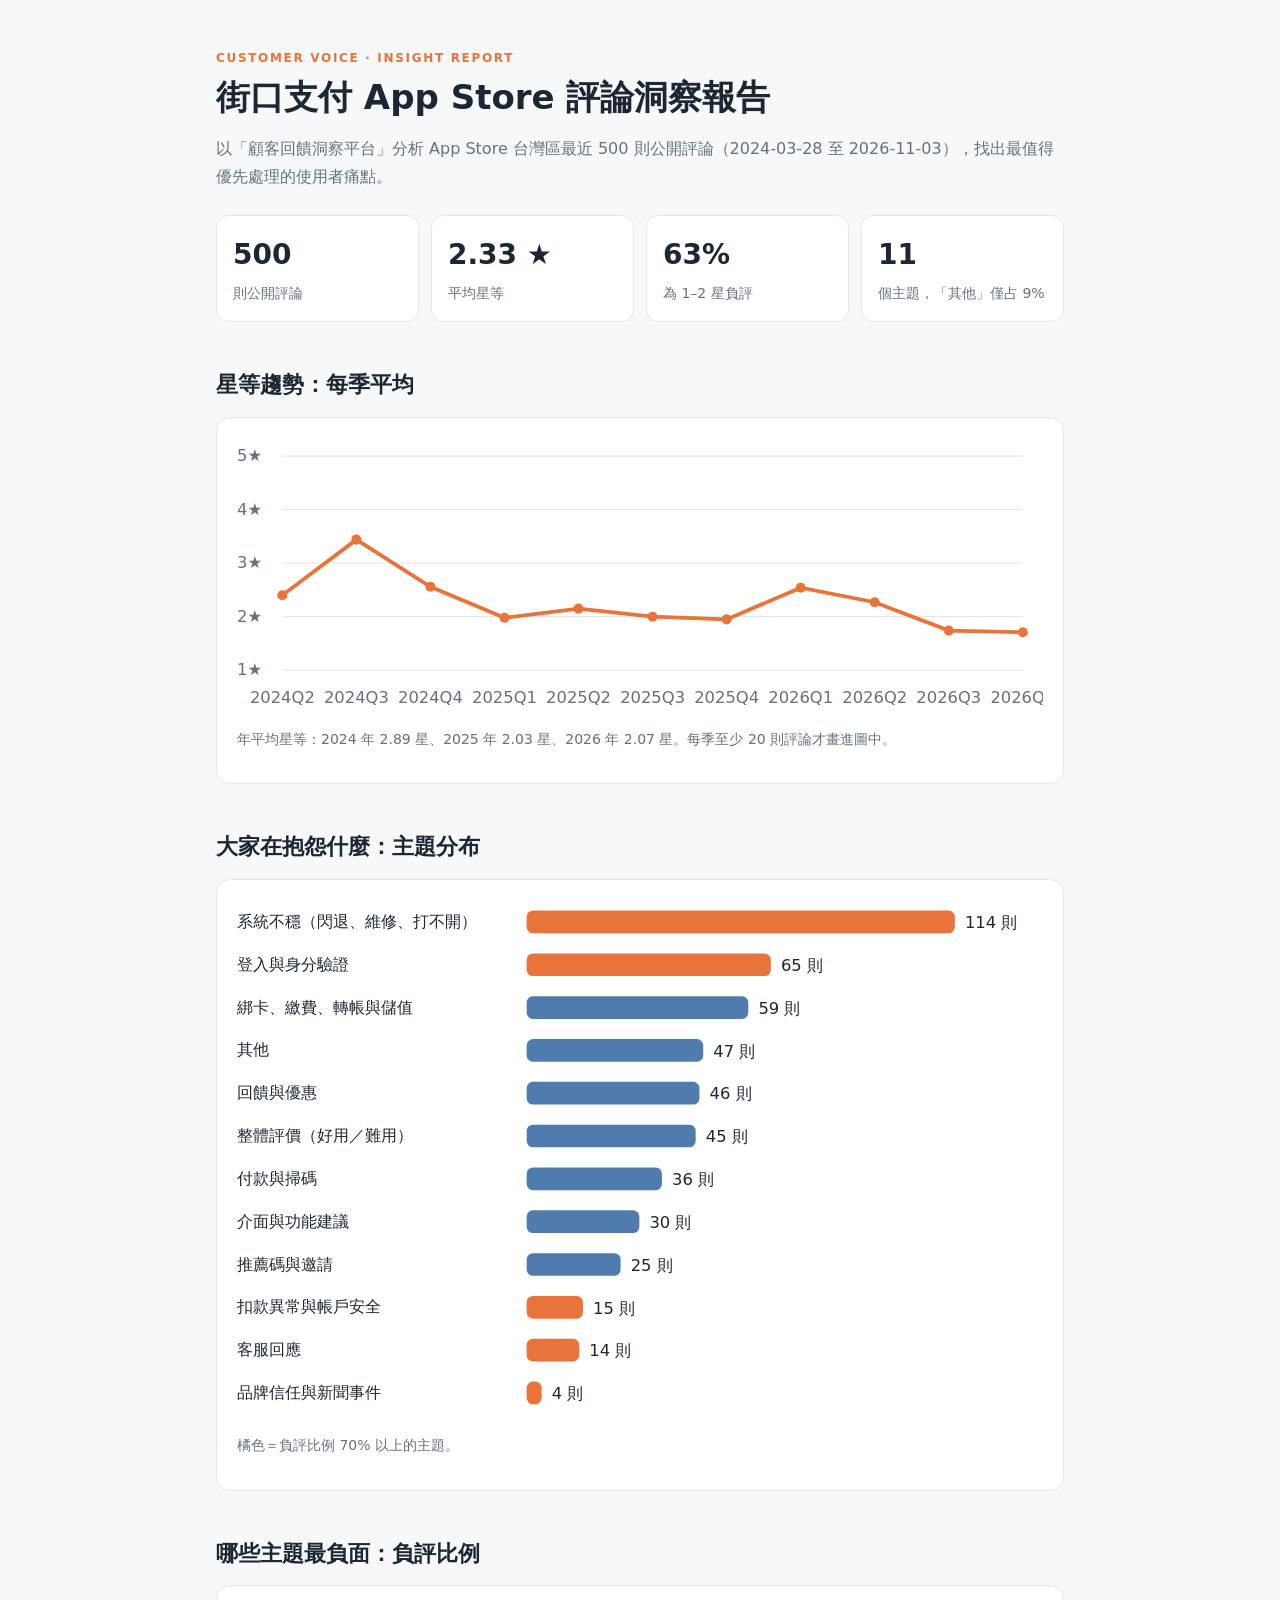
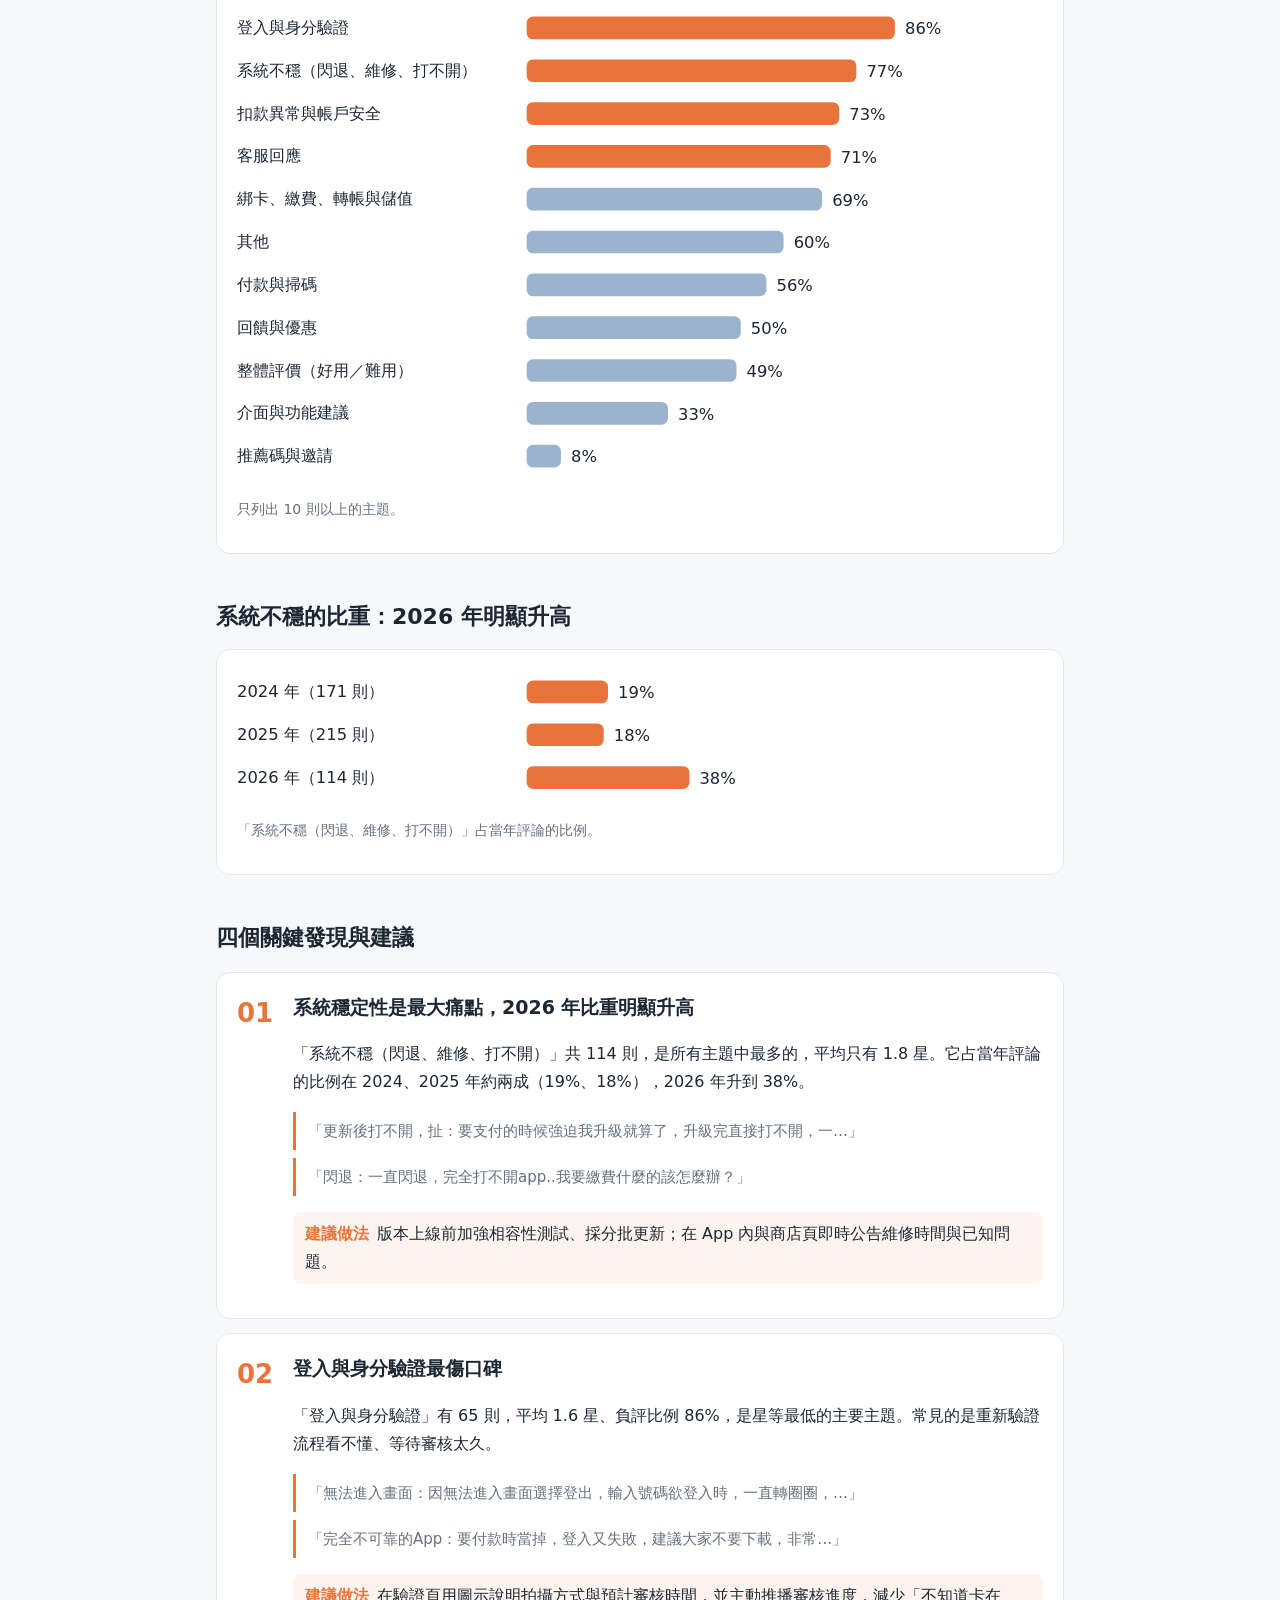
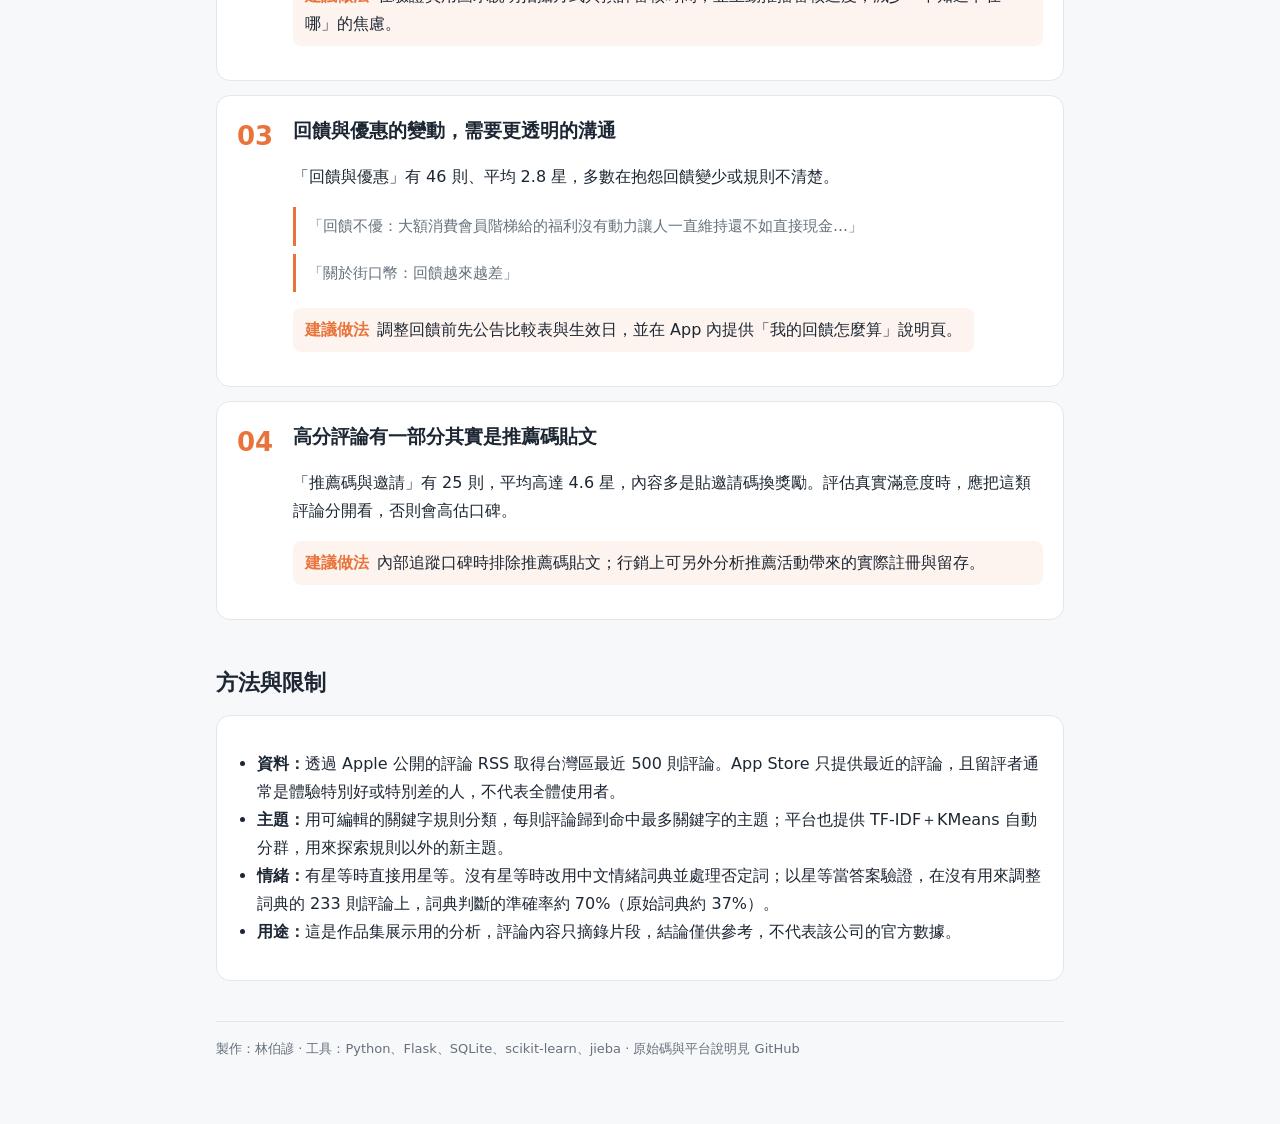
==== docs/index.html @ 393bfead "顧客回饋洞察平台：以真實評論改良情緒判斷與主題分類，新增洞察報告 Co-Authored-By: Claude Opus 5.5 <noreply@anthropic.com>" ====
<!doctype html>
<html lang="zh-Hant"><head><meta charset="utf-8"><meta name="viewport" content="width=device-width,initial-scale=1">
<title>街口支付 App 評論洞察報告</title>
<style>
:root{--ink:#1d2733;--muted:#66717d;--line:#e3e7ec;--paper:#f7f8fa;--card:#fff;--accent:#e8743b;--blue:#4f7cac}
@media (prefers-color-scheme:dark){:root{--ink:#e7ebf0;--muted:#9aa5b1;--line:#2b3440;--paper:#12171d;--card:#1a2129}}
*{box-sizing:border-box}body{margin:0;background:var(--paper);color:var(--ink);font:16px/1.75 "Noto Sans TC","Microsoft JhengHei",system-ui,sans-serif}
main{max-width:880px;margin:0 auto;padding:48px 16px 64px}
.eyebrow{font-size:12px;letter-spacing:.14em;color:var(--accent);font-weight:700}
h1{font-size:34px;line-height:1.3;margin:6px 0 10px}h2{font-size:22px;margin:44px 0 12px}h3{margin:0 0 6px;font-size:19px}
.lead{color:var(--muted)}
.kpis{display:grid;grid-template-columns:repeat(auto-fit,minmax(150px,1fr));gap:12px;margin:24px 0}
.kpi{background:var(--card);border:1px solid var(--line);border-radius:12px;padding:14px 16px}
.kpi b{display:block;font-size:28px}.kpi span{color:var(--muted);font-size:14px}
.card{background:var(--card);border:1px solid var(--line);border-radius:14px;padding:18px 20px;margin:12px 0}
svg{width:100%;height:auto;display:block}svg .lbl,svg .val,svg .axis{fill:var(--ink);font-size:13px}svg .axis{fill:var(--muted)}svg .grid{stroke:var(--line)}
.finding{display:flex;gap:16px;background:var(--card);border:1px solid var(--line);border-radius:14px;padding:18px 20px;margin:14px 0}
.num{font-size:26px;font-weight:700;color:var(--accent);min-width:40px}
blockquote{margin:8px 0;padding:6px 12px;border-left:3px solid var(--accent);color:var(--muted);font-size:15px}
.action{background:rgba(232,116,59,.08);border-radius:8px;padding:8px 12px}.action b{margin-right:8px;color:var(--accent)}
.note{font-size:14px;color:var(--muted)}ul{padding-left:20px}
footer{margin-top:40px;font-size:13px;color:var(--muted);border-top:1px solid var(--line);padding-top:16px}
</style></head><body><main>
<div class="eyebrow">CUSTOMER VOICE · INSIGHT REPORT</div>
<h1>街口支付 App Store 評論洞察報告</h1>
<p class="lead">以「顧客回饋洞察平台」分析 App Store 台灣區最近 500 則公開評論（2024-03-28 至 2026-11-03），找出最值得優先處理的使用者痛點。</p>
<div class="kpis">
<div class="kpi"><b>500</b><span>則公開評論</span></div>
<div class="kpi"><b>2.33 ★</b><span>平均星等</span></div>
<div class="kpi"><b>63%</b><span>為 1–2 星負評</span></div>
<div class="kpi"><b>11</b><span>個主題，「其他」僅占 9%</span></div>
</div>

<h2>星等趨勢：每季平均</h2>
<div class="card"><svg viewBox="0 0 640 220" role="img"><line x1="36" y1="186.0" x2="624" y2="186.0" class="grid"/><text x="0" y="190.0" class="axis">1★</text><line x1="36" y1="143.5" x2="624" y2="143.5" class="grid"/><text x="0" y="147.5" class="axis">2★</text><line x1="36" y1="101.0" x2="624" y2="101.0" class="grid"/><text x="0" y="105.0" class="axis">3★</text><line x1="36" y1="58.5" x2="624" y2="58.5" class="grid"/><text x="0" y="62.5" class="axis">4★</text><line x1="36" y1="16.0" x2="624" y2="16.0" class="grid"/><text x="0" y="20.0" class="axis">5★</text><polyline fill="none" stroke="#e8743b" stroke-width="3" points="36.0,126.5 94.8,82.3 153.6,119.7 212.4,144.3 271.2,137.1 330.0,143.5 388.8,145.6 447.6,120.5 506.4,132.0 565.2,154.5 624.0,155.8"/><circle cx="36.0" cy="126.5" r="4" fill="#e8743b"/><text x="36.0" y="212" class="axis" text-anchor="middle">2024Q2</text><circle cx="94.8" cy="82.3" r="4" fill="#e8743b"/><text x="94.8" y="212" class="axis" text-anchor="middle">2024Q3</text><circle cx="153.6" cy="119.7" r="4" fill="#e8743b"/><text x="153.6" y="212" class="axis" text-anchor="middle">2024Q4</text><circle cx="212.4" cy="144.3" r="4" fill="#e8743b"/><text x="212.4" y="212" class="axis" text-anchor="middle">2025Q1</text><circle cx="271.2" cy="137.1" r="4" fill="#e8743b"/><text x="271.2" y="212" class="axis" text-anchor="middle">2025Q2</text><circle cx="330.0" cy="143.5" r="4" fill="#e8743b"/><text x="330.0" y="212" class="axis" text-anchor="middle">2025Q3</text><circle cx="388.8" cy="145.6" r="4" fill="#e8743b"/><text x="388.8" y="212" class="axis" text-anchor="middle">2025Q4</text><circle cx="447.6" cy="120.5" r="4" fill="#e8743b"/><text x="447.6" y="212" class="axis" text-anchor="middle">2026Q1</text><circle cx="506.4" cy="132.0" r="4" fill="#e8743b"/><text x="506.4" y="212" class="axis" text-anchor="middle">2026Q2</text><circle cx="565.2" cy="154.5" r="4" fill="#e8743b"/><text x="565.2" y="212" class="axis" text-anchor="middle">2026Q3</text><circle cx="624.0" cy="155.8" r="4" fill="#e8743b"/><text x="624.0" y="212" class="axis" text-anchor="middle">2026Q4</text></svg><p class="note">年平均星等：2024 年 2.89 星、2025 年 2.03 星、2026 年 2.07 星。每季至少 20 則評論才畫進圖中。</p></div>

<h2>大家在抱怨什麼：主題分布</h2>
<div class="card"><svg viewBox="0 0 640 414" role="img"><text x="0" y="23" class="lbl">系統不穩（閃退、維修、打不開）</text><rect x="230" y="10" width="340.0" height="18" rx="5" fill="#e8743b"/><text x="578.0" y="24" class="val">114 則</text><text x="0" y="57" class="lbl">登入與身分驗證</text><rect x="230" y="44" width="193.9" height="18" rx="5" fill="#e8743b"/><text x="431.9" y="58" class="val">65 則</text><text x="0" y="91" class="lbl">綁卡、繳費、轉帳與儲值</text><rect x="230" y="78" width="176.0" height="18" rx="5" fill="#4f7cac"/><text x="414.0" y="92" class="val">59 則</text><text x="0" y="125" class="lbl">其他</text><rect x="230" y="112" width="140.2" height="18" rx="5" fill="#4f7cac"/><text x="378.2" y="126" class="val">47 則</text><text x="0" y="159" class="lbl">回饋與優惠</text><rect x="230" y="146" width="137.2" height="18" rx="5" fill="#4f7cac"/><text x="375.2" y="160" class="val">46 則</text><text x="0" y="193" class="lbl">整體評價（好用／難用）</text><rect x="230" y="180" width="134.2" height="18" rx="5" fill="#4f7cac"/><text x="372.2" y="194" class="val">45 則</text><text x="0" y="227" class="lbl">付款與掃碼</text><rect x="230" y="214" width="107.4" height="18" rx="5" fill="#4f7cac"/><text x="345.4" y="228" class="val">36 則</text><text x="0" y="261" class="lbl">介面與功能建議</text><rect x="230" y="248" width="89.5" height="18" rx="5" fill="#4f7cac"/><text x="327.5" y="262" class="val">30 則</text><text x="0" y="295" class="lbl">推薦碼與邀請</text><rect x="230" y="282" width="74.6" height="18" rx="5" fill="#4f7cac"/><text x="312.6" y="296" class="val">25 則</text><text x="0" y="329" class="lbl">扣款異常與帳戶安全</text><rect x="230" y="316" width="44.7" height="18" rx="5" fill="#e8743b"/><text x="282.7" y="330" class="val">15 則</text><text x="0" y="363" class="lbl">客服回應</text><rect x="230" y="350" width="41.8" height="18" rx="5" fill="#e8743b"/><text x="279.8" y="364" class="val">14 則</text><text x="0" y="397" class="lbl">品牌信任與新聞事件</text><rect x="230" y="384" width="11.9" height="18" rx="5" fill="#e8743b"/><text x="249.9" y="398" class="val">4 則</text></svg><p class="note">橘色＝負評比例 70% 以上的主題。</p></div>

<h2>哪些主題最負面：負評比例</h2>
<div class="card"><svg viewBox="0 0 640 380" role="img"><text x="0" y="23" class="lbl">登入與身分驗證</text><rect x="230" y="10" width="292.4" height="18" rx="5" fill="#e8743b"/><text x="530.4" y="24" class="val">86%</text><text x="0" y="57" class="lbl">系統不穩（閃退、維修、打不開）</text><rect x="230" y="44" width="261.8" height="18" rx="5" fill="#e8743b"/><text x="499.8" y="58" class="val">77%</text><text x="0" y="91" class="lbl">扣款異常與帳戶安全</text><rect x="230" y="78" width="248.2" height="18" rx="5" fill="#e8743b"/><text x="486.2" y="92" class="val">73%</text><text x="0" y="125" class="lbl">客服回應</text><rect x="230" y="112" width="241.4" height="18" rx="5" fill="#e8743b"/><text x="479.4" y="126" class="val">71%</text><text x="0" y="159" class="lbl">綁卡、繳費、轉帳與儲值</text><rect x="230" y="146" width="234.6" height="18" rx="5" fill="#9bb3cc"/><text x="472.6" y="160" class="val">69%</text><text x="0" y="193" class="lbl">其他</text><rect x="230" y="180" width="204.0" height="18" rx="5" fill="#9bb3cc"/><text x="442.0" y="194" class="val">60%</text><text x="0" y="227" class="lbl">付款與掃碼</text><rect x="230" y="214" width="190.4" height="18" rx="5" fill="#9bb3cc"/><text x="428.4" y="228" class="val">56%</text><text x="0" y="261" class="lbl">回饋與優惠</text><rect x="230" y="248" width="170.0" height="18" rx="5" fill="#9bb3cc"/><text x="408.0" y="262" class="val">50%</text><text x="0" y="295" class="lbl">整體評價（好用／難用）</text><rect x="230" y="282" width="166.6" height="18" rx="5" fill="#9bb3cc"/><text x="404.6" y="296" class="val">49%</text><text x="0" y="329" class="lbl">介面與功能建議</text><rect x="230" y="316" width="112.2" height="18" rx="5" fill="#9bb3cc"/><text x="350.2" y="330" class="val">33%</text><text x="0" y="363" class="lbl">推薦碼與邀請</text><rect x="230" y="350" width="27.2" height="18" rx="5" fill="#9bb3cc"/><text x="265.2" y="364" class="val">8%</text></svg><p class="note">只列出 10 則以上的主題。</p></div>

<h2>系統不穩的比重：2026 年明顯升高</h2>
<div class="card"><svg viewBox="0 0 640 108" role="img"><text x="0" y="23" class="lbl">2024 年（171 則）</text><rect x="230" y="10" width="64.6" height="18" rx="5" fill="#e8743b"/><text x="302.6" y="24" class="val">19%</text><text x="0" y="57" class="lbl">2025 年（215 則）</text><rect x="230" y="44" width="61.2" height="18" rx="5" fill="#e8743b"/><text x="299.2" y="58" class="val">18%</text><text x="0" y="91" class="lbl">2026 年（114 則）</text><rect x="230" y="78" width="129.2" height="18" rx="5" fill="#e8743b"/><text x="367.2" y="92" class="val">38%</text></svg><p class="note">「系統不穩（閃退、維修、打不開）」占當年評論的比例。</p></div>

<h2>四個關鍵發現與建議</h2>
<article class="finding"><div class="num">01</div><div><h3>系統穩定性是最大痛點，2026 年比重明顯升高</h3><p>「系統不穩（閃退、維修、打不開）」共 114 則，是所有主題中最多的，平均只有 1.8 星。它占當年評論的比例在 2024、2025 年約兩成（19%、18%），2026 年升到 38%。</p><blockquote>「更新後打不開，扯：要支付的時候強迫我升級就算了，升級完直接打不開，一…」</blockquote><blockquote>「閃退：一直閃退，完全打不開app..我要繳費什麼的該怎麼辦？」</blockquote><p class="action"><b>建議做法</b>版本上線前加強相容性測試、採分批更新；在 App 內與商店頁即時公告維修時間與已知問題。</p></div></article><article class="finding"><div class="num">02</div><div><h3>登入與身分驗證最傷口碑</h3><p>「登入與身分驗證」有 65 則，平均 1.6 星、負評比例 86%，是星等最低的主要主題。常見的是重新驗證流程看不懂、等待審核太久。</p><blockquote>「無法進入畫面：因無法進入畫面選擇登出，輸入號碼欲登入時，一直轉圈圈，…」</blockquote><blockquote>「完全不可靠的App：要付款時當掉，登入又失敗，建議大家不要下載，非常…」</blockquote><p class="action"><b>建議做法</b>在驗證頁用圖示說明拍攝方式與預計審核時間，並主動推播審核進度，減少「不知道卡在哪」的焦慮。</p></div></article><article class="finding"><div class="num">03</div><div><h3>回饋與優惠的變動，需要更透明的溝通</h3><p>「回饋與優惠」有 46 則、平均 2.8 星，多數在抱怨回饋變少或規則不清楚。</p><blockquote>「回饋不優：大額消費會員階梯給的福利沒有動力讓人一直維持還不如直接現金…」</blockquote><blockquote>「關於街口幣：回饋越來越差」</blockquote><p class="action"><b>建議做法</b>調整回饋前先公告比較表與生效日，並在 App 內提供「我的回饋怎麼算」說明頁。</p></div></article><article class="finding"><div class="num">04</div><div><h3>高分評論有一部分其實是推薦碼貼文</h3><p>「推薦碼與邀請」有 25 則，平均高達 4.6 星，內容多是貼邀請碼換獎勵。評估真實滿意度時，應把這類評論分開看，否則會高估口碑。</p><p class="action"><b>建議做法</b>內部追蹤口碑時排除推薦碼貼文；行銷上可另外分析推薦活動帶來的實際註冊與留存。</p></div></article>

<h2>方法與限制</h2>
<div class="card"><ul>
<li><b>資料：</b>透過 Apple 公開的評論 RSS 取得台灣區最近 500 則評論。App Store 只提供最近的評論，且留評者通常是體驗特別好或特別差的人，不代表全體使用者。</li>
<li><b>主題：</b>用可編輯的關鍵字規則分類，每則評論歸到命中最多關鍵字的主題；平台也提供 TF-IDF＋KMeans 自動分群，用來探索規則以外的新主題。</li>
<li><b>情緒：</b>有星等時直接用星等。沒有星等時改用中文情緒詞典並處理否定詞；以星等當答案驗證，在沒有用來調整詞典的 233 則評論上，詞典判斷的準確率約 70%（原始詞典約 37%）。</li>
<li><b>用途：</b>這是作品集展示用的分析，評論內容只摘錄片段，結論僅供參考，不代表該公司的官方數據。</li>
</ul></div>
<footer>製作：林伯諺 · 工具：Python、Flask、SQLite、scikit-learn、jieba · 原始碼與平台說明見 GitHub</footer>
</main></body></html>
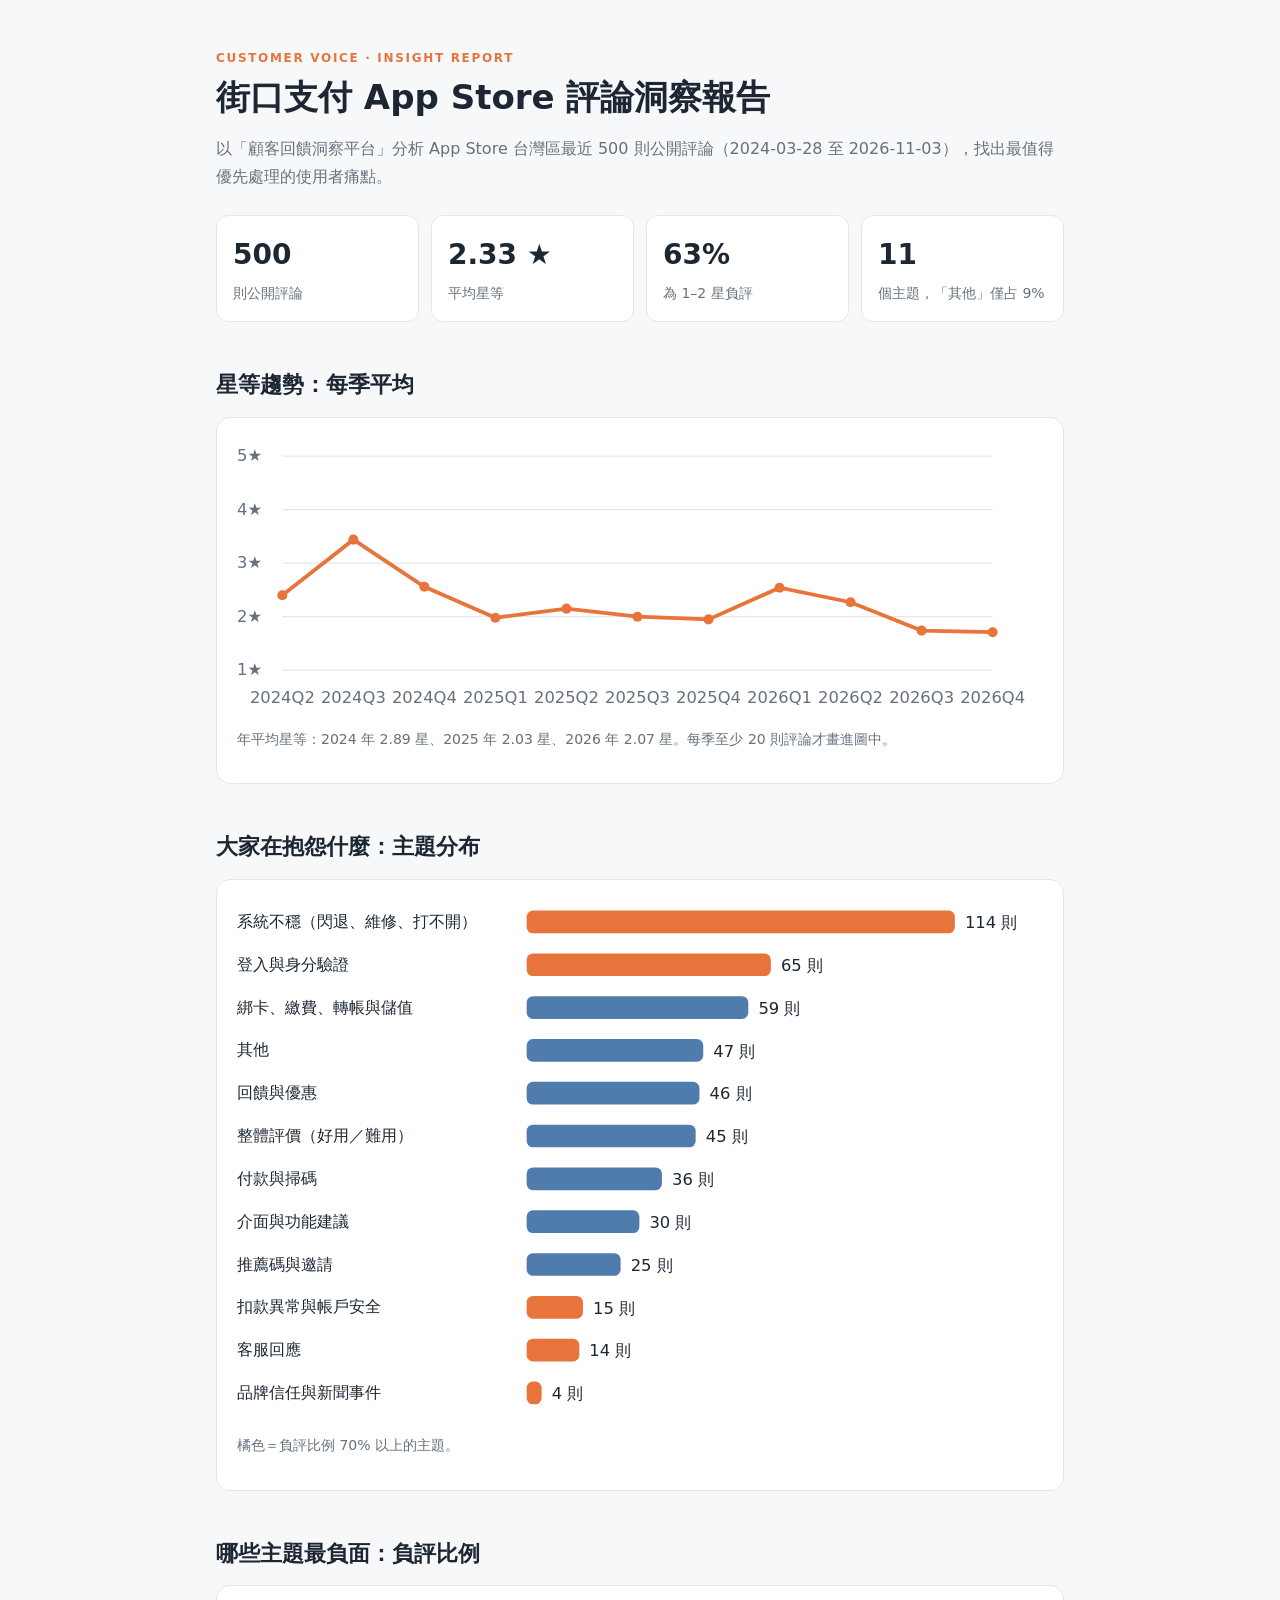
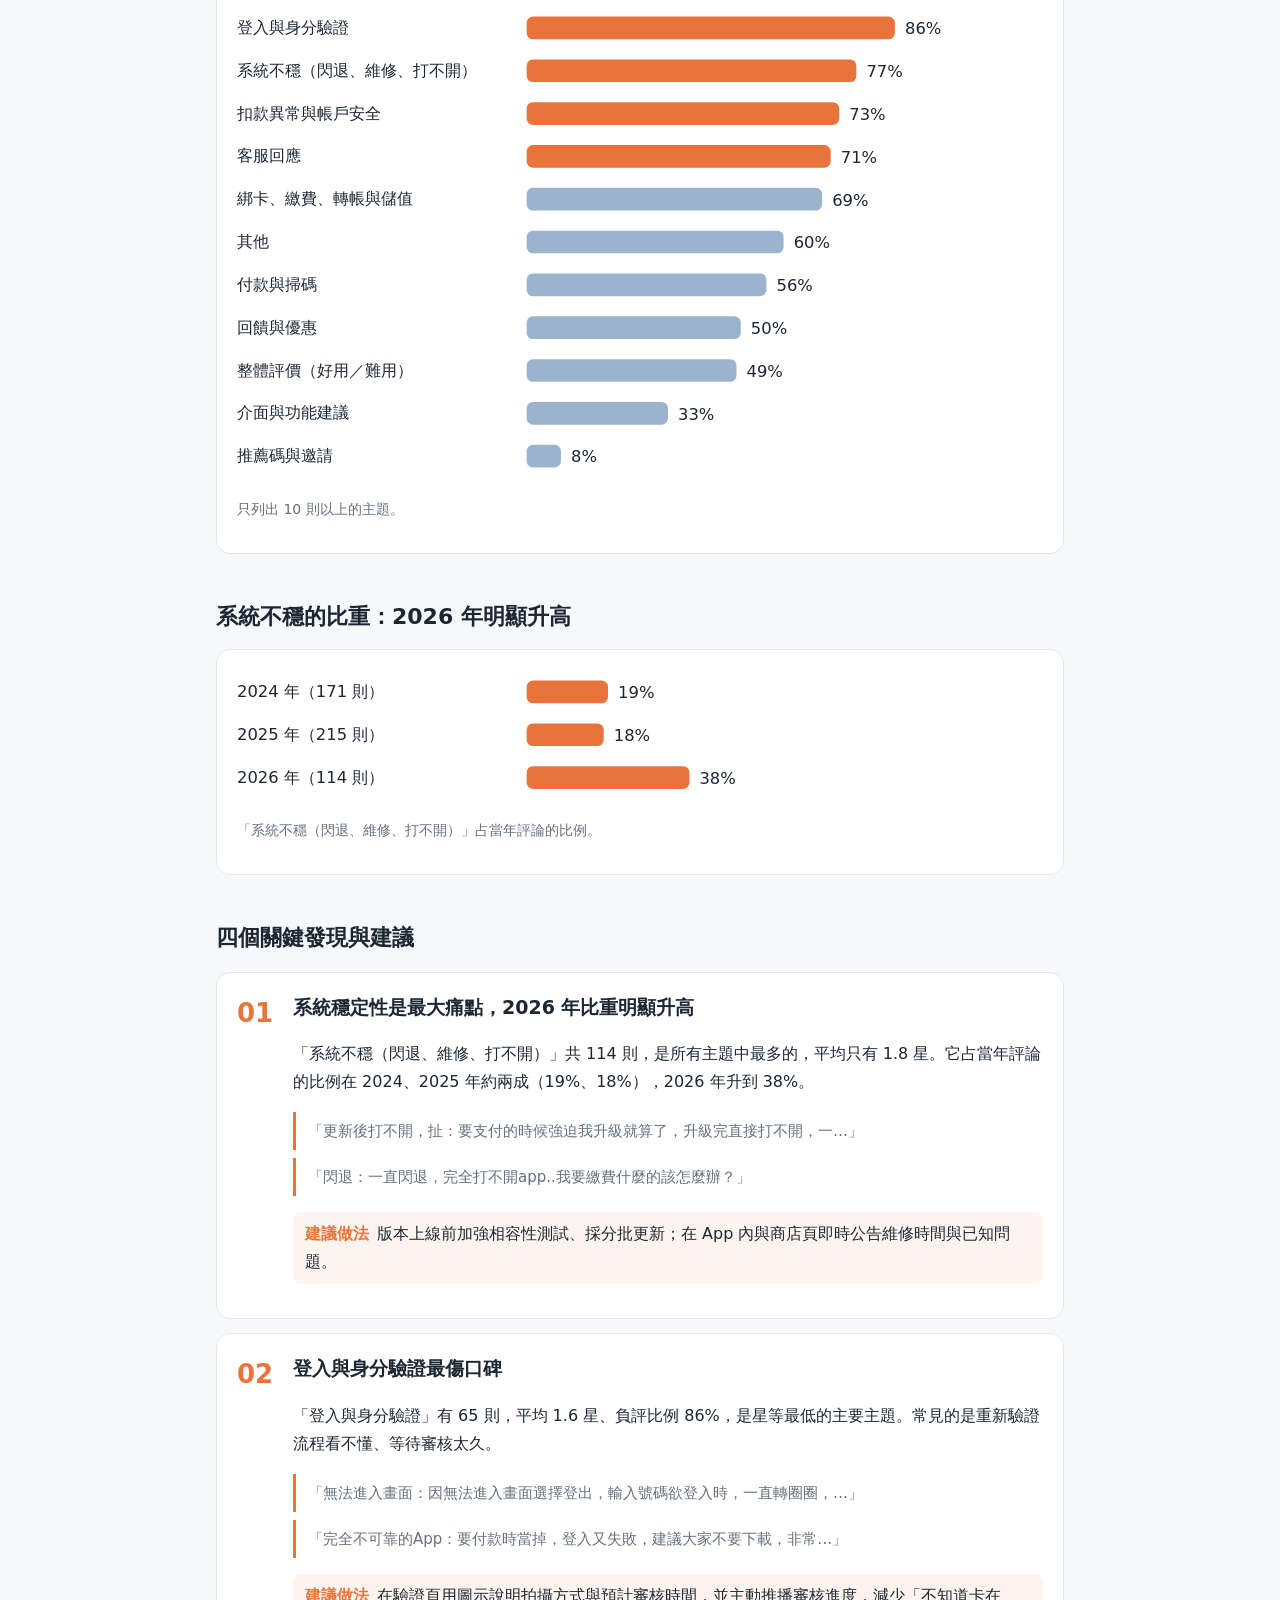
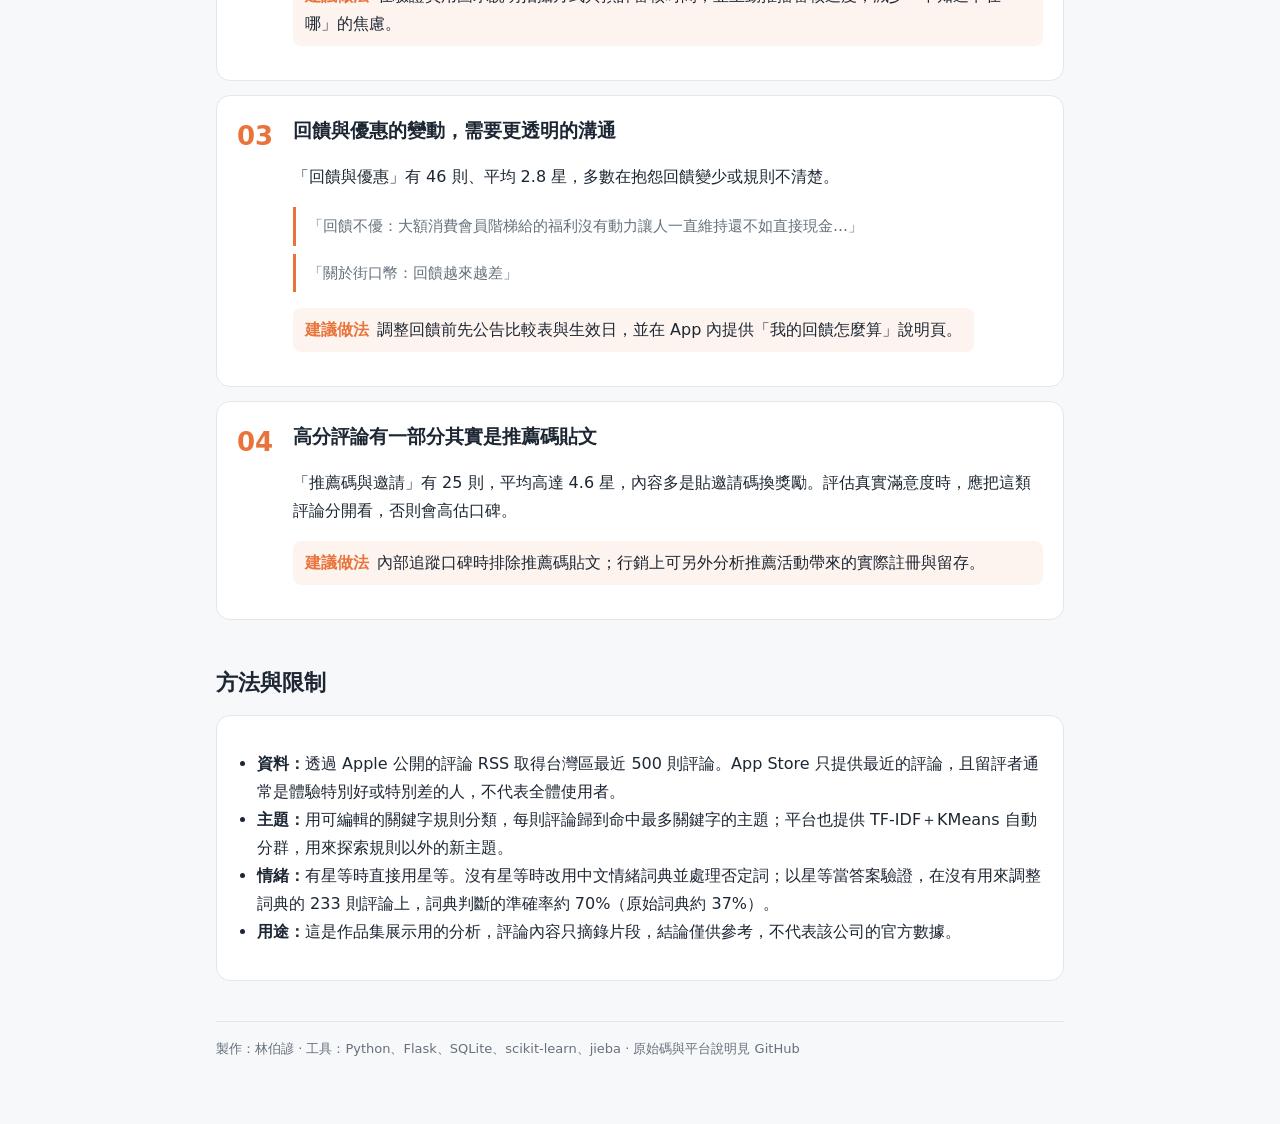
==== commit a140c5d0: "README 加上報告與儀表板截圖，修正趨勢圖右側標籤被切到 Co-Authored-By: Claude Opus 5.5 <noreply@anthropic.com>" ====
--- a/docs/index.html
+++ b/docs/index.html
@@ -32,7 +32,7 @@
 </div>
 
 <h2>星等趨勢：每季平均</h2>
-<div class="card"><svg viewBox="0 0 640 220" role="img"><line x1="36" y1="186.0" x2="624" y2="186.0" class="grid"/><text x="0" y="190.0" class="axis">1★</text><line x1="36" y1="143.5" x2="624" y2="143.5" class="grid"/><text x="0" y="147.5" class="axis">2★</text><line x1="36" y1="101.0" x2="624" y2="101.0" class="grid"/><text x="0" y="105.0" class="axis">3★</text><line x1="36" y1="58.5" x2="624" y2="58.5" class="grid"/><text x="0" y="62.5" class="axis">4★</text><line x1="36" y1="16.0" x2="624" y2="16.0" class="grid"/><text x="0" y="20.0" class="axis">5★</text><polyline fill="none" stroke="#e8743b" stroke-width="3" points="36.0,126.5 94.8,82.3 153.6,119.7 212.4,144.3 271.2,137.1 330.0,143.5 388.8,145.6 447.6,120.5 506.4,132.0 565.2,154.5 624.0,155.8"/><circle cx="36.0" cy="126.5" r="4" fill="#e8743b"/><text x="36.0" y="212" class="axis" text-anchor="middle">2024Q2</text><circle cx="94.8" cy="82.3" r="4" fill="#e8743b"/><text x="94.8" y="212" class="axis" text-anchor="middle">2024Q3</text><circle cx="153.6" cy="119.7" r="4" fill="#e8743b"/><text x="153.6" y="212" class="axis" text-anchor="middle">2024Q4</text><circle cx="212.4" cy="144.3" r="4" fill="#e8743b"/><text x="212.4" y="212" class="axis" text-anchor="middle">2025Q1</text><circle cx="271.2" cy="137.1" r="4" fill="#e8743b"/><text x="271.2" y="212" class="axis" text-anchor="middle">2025Q2</text><circle cx="330.0" cy="143.5" r="4" fill="#e8743b"/><text x="330.0" y="212" class="axis" text-anchor="middle">2025Q3</text><circle cx="388.8" cy="145.6" r="4" fill="#e8743b"/><text x="388.8" y="212" class="axis" text-anchor="middle">2025Q4</text><circle cx="447.6" cy="120.5" r="4" fill="#e8743b"/><text x="447.6" y="212" class="axis" text-anchor="middle">2026Q1</text><circle cx="506.4" cy="132.0" r="4" fill="#e8743b"/><text x="506.4" y="212" class="axis" text-anchor="middle">2026Q2</text><circle cx="565.2" cy="154.5" r="4" fill="#e8743b"/><text x="565.2" y="212" class="axis" text-anchor="middle">2026Q3</text><circle cx="624.0" cy="155.8" r="4" fill="#e8743b"/><text x="624.0" y="212" class="axis" text-anchor="middle">2026Q4</text></svg><p class="note">年平均星等：2024 年 2.89 星、2025 年 2.03 星、2026 年 2.07 星。每季至少 20 則評論才畫進圖中。</p></div>
+<div class="card"><svg viewBox="0 0 640 220" role="img"><line x1="36" y1="186.0" x2="600" y2="186.0" class="grid"/><text x="0" y="190.0" class="axis">1★</text><line x1="36" y1="143.5" x2="600" y2="143.5" class="grid"/><text x="0" y="147.5" class="axis">2★</text><line x1="36" y1="101.0" x2="600" y2="101.0" class="grid"/><text x="0" y="105.0" class="axis">3★</text><line x1="36" y1="58.5" x2="600" y2="58.5" class="grid"/><text x="0" y="62.5" class="axis">4★</text><line x1="36" y1="16.0" x2="600" y2="16.0" class="grid"/><text x="0" y="20.0" class="axis">5★</text><polyline fill="none" stroke="#e8743b" stroke-width="3" points="36.0,126.5 92.4,82.3 148.8,119.7 205.2,144.3 261.6,137.1 318.0,143.5 374.4,145.6 430.8,120.5 487.2,132.0 543.6,154.5 600.0,155.8"/><circle cx="36.0" cy="126.5" r="4" fill="#e8743b"/><text x="36.0" y="212" class="axis" text-anchor="middle">2024Q2</text><circle cx="92.4" cy="82.3" r="4" fill="#e8743b"/><text x="92.4" y="212" class="axis" text-anchor="middle">2024Q3</text><circle cx="148.8" cy="119.7" r="4" fill="#e8743b"/><text x="148.8" y="212" class="axis" text-anchor="middle">2024Q4</text><circle cx="205.2" cy="144.3" r="4" fill="#e8743b"/><text x="205.2" y="212" class="axis" text-anchor="middle">2025Q1</text><circle cx="261.6" cy="137.1" r="4" fill="#e8743b"/><text x="261.6" y="212" class="axis" text-anchor="middle">2025Q2</text><circle cx="318.0" cy="143.5" r="4" fill="#e8743b"/><text x="318.0" y="212" class="axis" text-anchor="middle">2025Q3</text><circle cx="374.4" cy="145.6" r="4" fill="#e8743b"/><text x="374.4" y="212" class="axis" text-anchor="middle">2025Q4</text><circle cx="430.8" cy="120.5" r="4" fill="#e8743b"/><text x="430.8" y="212" class="axis" text-anchor="middle">2026Q1</text><circle cx="487.2" cy="132.0" r="4" fill="#e8743b"/><text x="487.2" y="212" class="axis" text-anchor="middle">2026Q2</text><circle cx="543.6" cy="154.5" r="4" fill="#e8743b"/><text x="543.6" y="212" class="axis" text-anchor="middle">2026Q3</text><circle cx="600.0" cy="155.8" r="4" fill="#e8743b"/><text x="600.0" y="212" class="axis" text-anchor="middle">2026Q4</text></svg><p class="note">年平均星等：2024 年 2.89 星、2025 年 2.03 星、2026 年 2.07 星。每季至少 20 則評論才畫進圖中。</p></div>
 
 <h2>大家在抱怨什麼：主題分布</h2>
 <div class="card"><svg viewBox="0 0 640 414" role="img"><text x="0" y="23" class="lbl">系統不穩（閃退、維修、打不開）</text><rect x="230" y="10" width="340.0" height="18" rx="5" fill="#e8743b"/><text x="578.0" y="24" class="val">114 則</text><text x="0" y="57" class="lbl">登入與身分驗證</text><rect x="230" y="44" width="193.9" height="18" rx="5" fill="#e8743b"/><text x="431.9" y="58" class="val">65 則</text><text x="0" y="91" class="lbl">綁卡、繳費、轉帳與儲值</text><rect x="230" y="78" width="176.0" height="18" rx="5" fill="#4f7cac"/><text x="414.0" y="92" class="val">59 則</text><text x="0" y="125" class="lbl">其他</text><rect x="230" y="112" width="140.2" height="18" rx="5" fill="#4f7cac"/><text x="378.2" y="126" class="val">47 則</text><text x="0" y="159" class="lbl">回饋與優惠</text><rect x="230" y="146" width="137.2" height="18" rx="5" fill="#4f7cac"/><text x="375.2" y="160" class="val">46 則</text><text x="0" y="193" class="lbl">整體評價（好用／難用）</text><rect x="230" y="180" width="134.2" height="18" rx="5" fill="#4f7cac"/><text x="372.2" y="194" class="val">45 則</text><text x="0" y="227" class="lbl">付款與掃碼</text><rect x="230" y="214" width="107.4" height="18" rx="5" fill="#4f7cac"/><text x="345.4" y="228" class="val">36 則</text><text x="0" y="261" class="lbl">介面與功能建議</text><rect x="230" y="248" width="89.5" height="18" rx="5" fill="#4f7cac"/><text x="327.5" y="262" class="val">30 則</text><text x="0" y="295" class="lbl">推薦碼與邀請</text><rect x="230" y="282" width="74.6" height="18" rx="5" fill="#4f7cac"/><text x="312.6" y="296" class="val">25 則</text><text x="0" y="329" class="lbl">扣款異常與帳戶安全</text><rect x="230" y="316" width="44.7" height="18" rx="5" fill="#e8743b"/><text x="282.7" y="330" class="val">15 則</text><text x="0" y="363" class="lbl">客服回應</text><rect x="230" y="350" width="41.8" height="18" rx="5" fill="#e8743b"/><text x="279.8" y="364" class="val">14 則</text><text x="0" y="397" class="lbl">品牌信任與新聞事件</text><rect x="230" y="384" width="11.9" height="18" rx="5" fill="#e8743b"/><text x="249.9" y="398" class="val">4 則</text></svg><p class="note">橘色＝負評比例 70% 以上的主題。</p></div>
